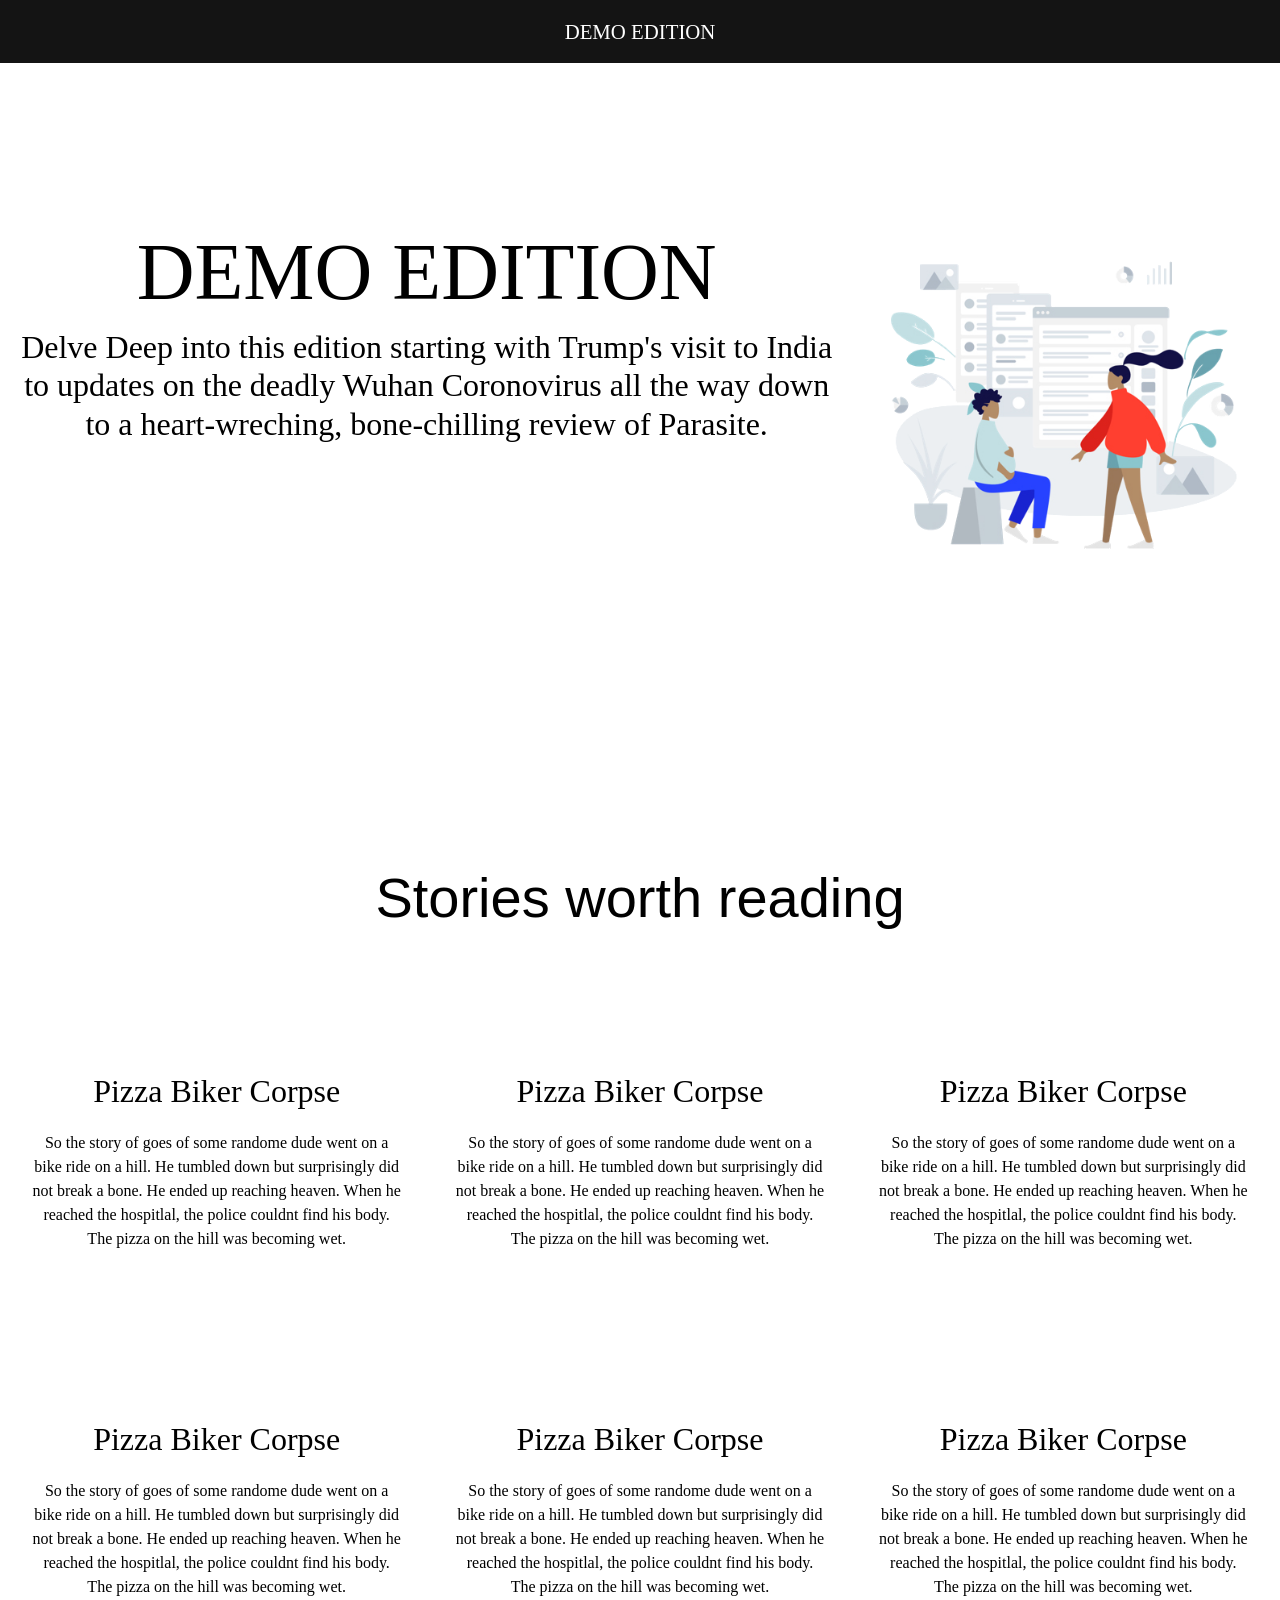
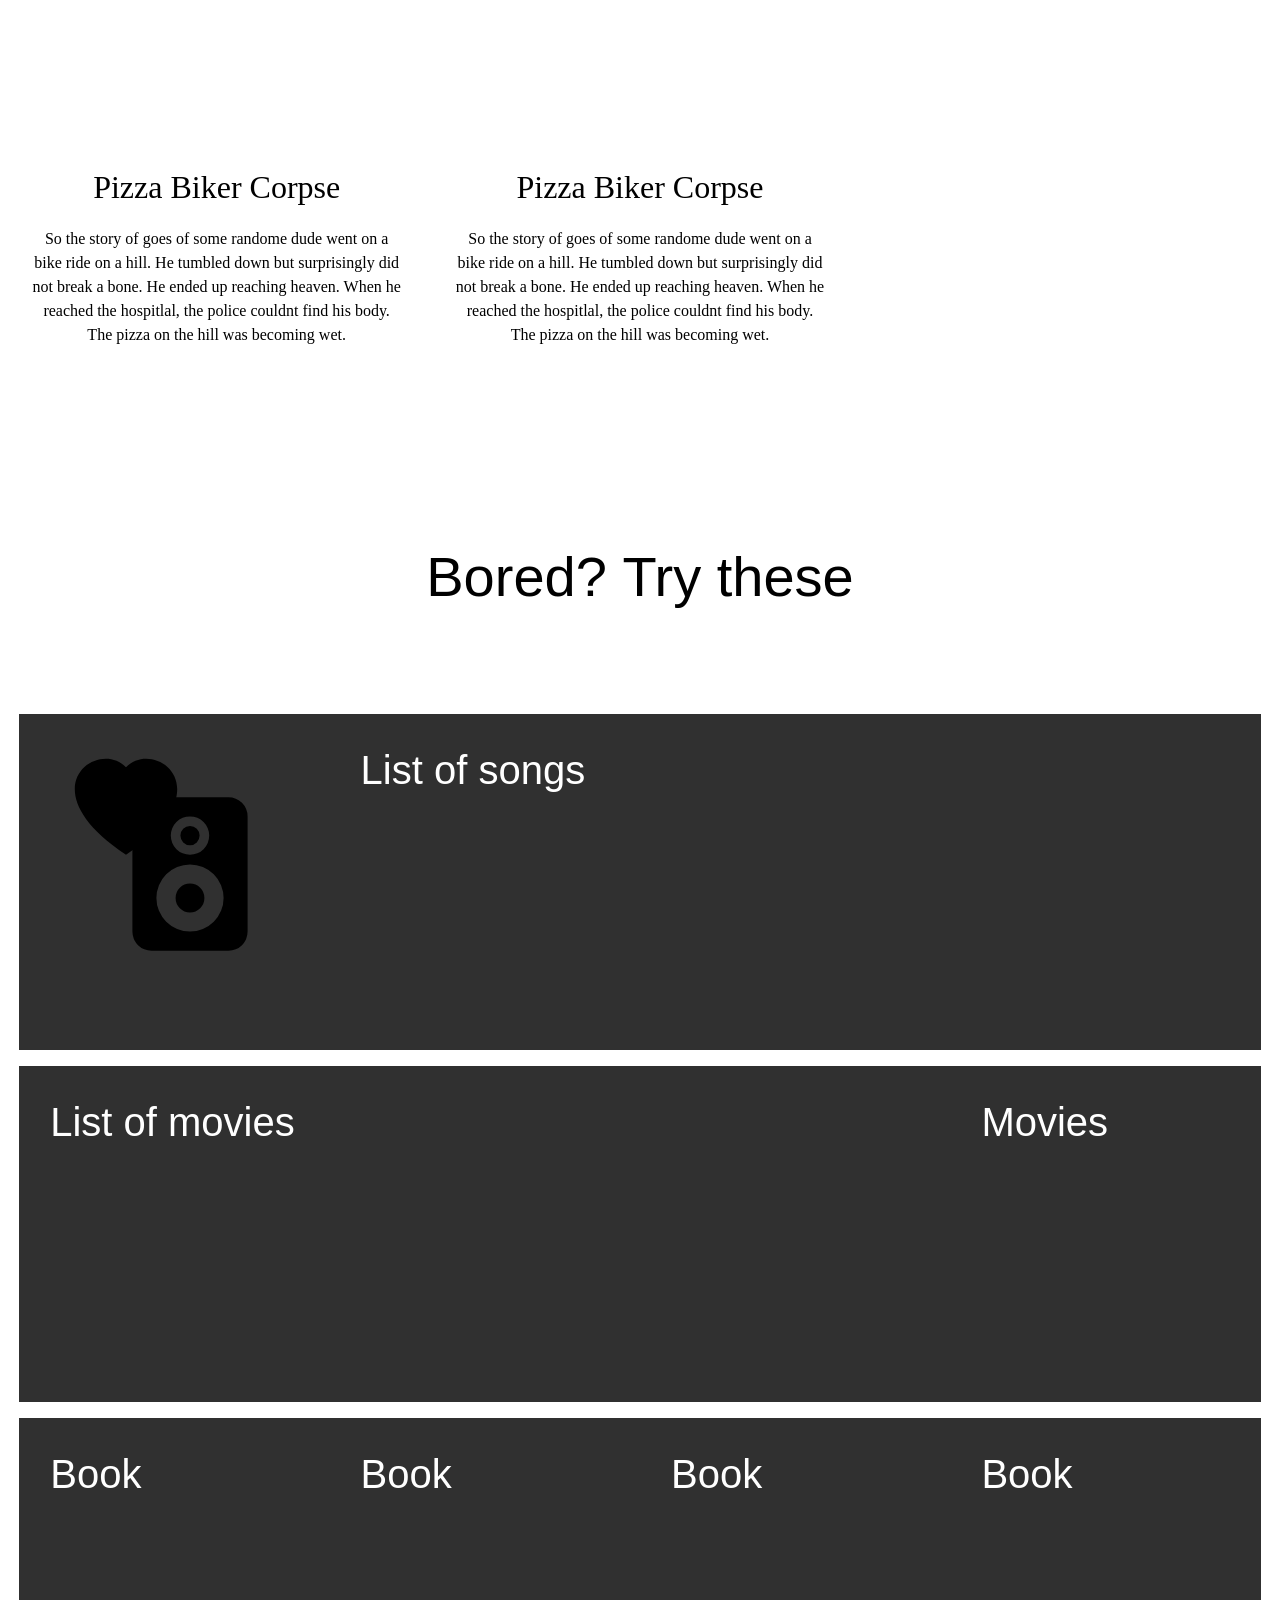
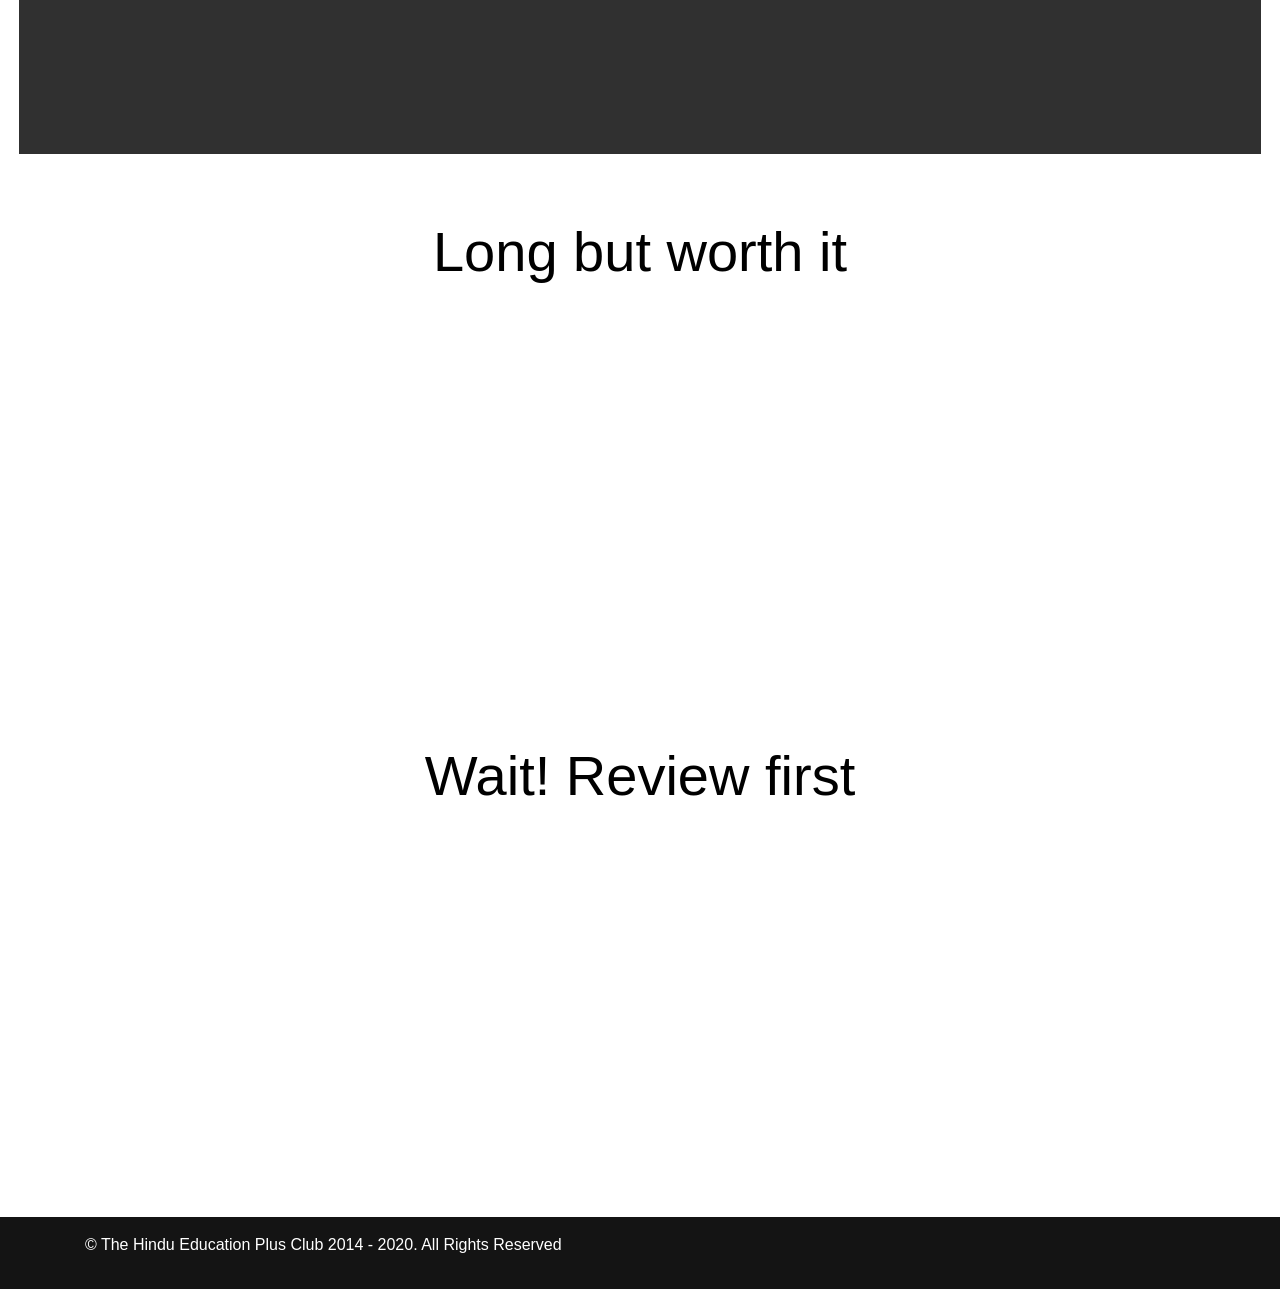
==== demoedition.html @ d79cacfc "Adding all files" ====
<!DOCTYPE html>
<html lang="en">

<head>
  <title>TWE - DE</title>
  <meta charset="utf-8">
  <meta name="viewport" content="width=device-width, initial-scale=1">
  <link rel="stylesheet" href="https://maxcdn.bootstrapcdn.com/bootstrap/4.4.1/css/bootstrap.min.css">
  <script src="https://ajax.googleapis.com/ajax/libs/jquery/3.4.1/jquery.min.js"></script>
  <script src="https://cdnjs.cloudflare.com/ajax/libs/popper.js/1.16.0/umd/popper.min.js"></script>
  <script src="https://maxcdn.bootstrapcdn.com/bootstrap/4.4.1/js/bootstrap.min.js"></script>
  <link rel="stylesheet" href="main.css">
</head>
<body class ="noshow">
<div class="navbar fixed-top navbar-expand justify-content-center bg-black">
  <ul class="navbar-nav">
    <li class="nav-item"> <a class="nav-link" href="#">DEMO EDITION</a> </li>
  </ul>
</div>
<!-- Edition Definition-->
<div class ="container-fluid container-fluid-trans bg-white mt-5">
  <div class="jumbotron jumbotron-fluid jumbo-disp">
      <div class="row">
        <div class="col-sm-8">
          <center>
          <h1 class="display-3 jumbo-text-left"><b>DEMO EDITION</b></h1>
          <p class="display-4 jumbo-text-left-subtitle justify-content-left">Delve Deep into this edition starting with Trump's visit to India to updates on the deadly Wuhan Coronovirus all the way down to a heart-wreching, bone-chilling review of Parasite.</p>
        </center>
      </div>
        <div class = "col-sm-4">
          <center><img src="humaaans.png" class="jumbo-img"></center>
      </div>
      </div> 
  </div>
</div>

<!-- NEWS -->
<div class="jumbotron jumbotron-fluid bg-white" style="margin-top:-2em;">
    <center><h1 class="display-4 jumbo-divider">Stories <b>worth</b> reading</h1></center>
</div>
<div class="container-fluid container-fluid-trans bg-white">
  <center>
  <div class = "card-columns">
    <div class ="card bg-white card-news"> 
      <p class="card-header-news"> Pizza Biker Corpse </p>
      <p class="card-text-news"> So  the story of goes of some randome dude went on a bike ride on a hill. He tumbled down but surprisingly did not break a bone. He ended up reaching heaven. When he reached the hospitlal, the police couldnt find his body. The pizza on the hill was becoming wet.</p>
    </div>
    <div class ="card bg-white card-news"> 
      <p class="card-header-news"> Pizza Biker Corpse </p>
      <p class="card-text-news"> So  the story of goes of some randome dude went on a bike ride on a hill. He tumbled down but surprisingly did not break a bone. He ended up reaching heaven. When he reached the hospitlal, the police couldnt find his body. The pizza on the hill was becoming wet.</p>
    </div>
    <div class ="card bg-white card-news"> 
      <p class="card-header-news"> Pizza Biker Corpse </p>
      <p class="card-text-news"> So  the story of goes of some randome dude went on a bike ride on a hill. He tumbled down but surprisingly did not break a bone. He ended up reaching heaven. When he reached the hospitlal, the police couldnt find his body. The pizza on the hill was becoming wet.</p>
    </div>
    <div class ="card bg-white card-news"> 
      <p class="card-header-news"> Pizza Biker Corpse </p>
      <p class="card-text-news"> So  the story of goes of some randome dude went on a bike ride on a hill. He tumbled down but surprisingly did not break a bone. He ended up reaching heaven. When he reached the hospitlal, the police couldnt find his body. The pizza on the hill was becoming wet.</p>
    </div>
    <div class ="card bg-white card-news"> 
      <p class="card-header-news"> Pizza Biker Corpse </p>
      <p class="card-text-news"> So  the story of goes of some randome dude went on a bike ride on a hill. He tumbled down but surprisingly did not break a bone. He ended up reaching heaven. When he reached the hospitlal, the police couldnt find his body. The pizza on the hill was becoming wet.</p>
    </div>
    <div class ="card bg-white card-news"> 
      <p class="card-header-news"> Pizza Biker Corpse </p>
      <p class="card-text-news"> So  the story of goes of some randome dude went on a bike ride on a hill. He tumbled down but surprisingly did not break a bone. He ended up reaching heaven. When he reached the hospitlal, the police couldnt find his body. The pizza on the hill was becoming wet.</p>
    </div>
    <div class ="card bg-white card-news"> 
      <p class="card-header-news"> Pizza Biker Corpse </p>
      <p class="card-text-news"> So  the story of goes of some randome dude went on a bike ride on a hill. He tumbled down but surprisingly did not break a bone. He ended up reaching heaven. When he reached the hospitlal, the police couldnt find his body. The pizza on the hill was becoming wet.</p>
    </div>
    <div class ="card bg-white card-news"> 
      <p class="card-header-news"> Pizza Biker Corpse </p>
      <p class="card-text-news"> So  the story of goes of some randome dude went on a bike ride on a hill. He tumbled down but surprisingly did not break a bone. He ended up reaching heaven. When he reached the hospitlal, the police couldnt find his body. The pizza on the hill was becoming wet.</p>
    </div>
  </div>
</center>
</div>

<!-- Entertainment -->
<div class ="jumbotron jumbotron-fluid bg-white">
  <center><h1 class="display-4 jumbo-divider"> Bored? <b>Try</b> these</h1></center>
</div>
<div class="container-fluid bg-grey cont-large">
  <div class="row">
    <div class="col-sm-3">
     <div class="card-deck">
       <div class="card bg-trans">
         <div> <center><img src ="icons/heart-fill.svg" style ="width:8em;height:8em; position: absolute;""><img src ="icons/speaker.svg" style ="width:12em;height:12em; vertical-align: center; margin-top: 2em; margin-left: 2em;"></center></div>
       </div>
      </div>
     </div>
    <div class="col-sm-9">
      <div class="card-deck">
        <div class="card bg-trans">
          <h1>List of songs</h1>
        </div>
      </div>
    </div>
  </div>
</div>
<div class="container-fluid bg-grey cont-large">
  <div class="row">
    <div class="col-sm-9">
     <div class="card-deck">
       <div class="card bg-trans">
         <h1>List of movies</h1>
       </div>
      </div>
     </div>
    <div class="col-sm-3">
      <div class="card-deck">
        <div class="card bg-trans">
          <h1>Movies</h1>
        </div>
      </div>
    </div>
  </div>
</div>
<div class="container-fluid bg-grey cont-large">
  <div class="row">
    <div class="col-sm-3">
     <div class="card-deck">
       <div class="card bg-trans">
         <h1>Book</h1>
       </div>
      </div>
     </div>
    <div class="col-sm-3">
      <div class="card-deck">
        <div class="card bg-trans">
          <h1>Book</h1>
        </div>
      </div>
    </div>
    <div class="col-sm-3">
      <div class="card-deck">
        <div class="card bg-trans">
          <h1>Book</h1>
        </div>
      </div>
    </div>
    <div class="col-sm-3">
      <div class="card-deck">
        <div class="card bg-trans">
          <h1>Book</h1>
        </div>
      </div>
    </div>
  </div>
</div>
<br>
</div>
<!-- Editorial -->
<div class ="jumbotron jumbotron-fluid bg-white" style="margin-top: -1.5em;">
  <center><h1 class="display-4  jumbo-divider"> <b>Long</b> but worth it</h1></center>
</div>
  <br>
  <br>
  <br>
  <br>
  <br>
  <br>
  <br>
  <br>
  <br>
  <br>
  <br>
  <br>

<!--  Review -->
<div class ="jumbotron jumbotron-fluid bg-white">
  <center><h1 class="display-4 jumbo-divider"> Wait! <b>Review</b> first</h1></center>
</div>
  <br>
  <br>
  <br>
  <br>
  <br>
  <br>
  <br>
  <br>
  <br>
  <br>
  <br>
  <br>
</div>
</center>

<!-- Cwhiteits 
<div class ="jumbotron-fluid bg-white">
  <center><h1 class="display-4 jumbo-divider"> The <b>people</b> behind this edition</h1></center>
  <br>
  <div class="row" style="padding-left:1em;">
    <div class="col-sm-4">
      <h1 class="jumbo-divider"> Writers </h1>
      <ul style="list-style-type: none;">
        <li> Name - Article Title</li>
        <li> Name - News</li>
        <li> Name - Hottest Songs </li>
        <li> Name - Movies</li>
        <li> Name - Book</li>
      </ul>
    </div>
    <div class="col-sm-4">
      <h1 class="jumbo-divider"> Designers/Compilers </h1>
      <ul style="list-style-type: none;">
        <li> Name - Website Design</li>
        <li> Name - </li>
        <li> Name </li>
        <li> Name </li>
        <li> Name </li>
      </ul>
    </div>
    <div class="col-sm-4">
      <h1 class="jumbo-divider"> Editors </h1>
      <ul style="list-style-type: none;">
        <li> Name - Editor In Chief</li>
        <li> Name - </li>
        <li> Name </li>
      </ul>
    </div>
  </div>
</div>
-->
<!-- Footer -->
<div class ="footer bg-black">
  <div class="container">
    <p> &copy; The Hindu Education Plus Club 2014 - 2020. All Rights Reserved </p>
  </div>
</div>


</body>
</html>
---- main.css ----
/* Containers */
.containter-fluid-trans,
.jumbotron{
	background: transparent;
}

.noshow {

}
.cont-large {
	width: 97%;
	margin-top:1em;
}


/* Buttons */
.btn {
	background: rgb(186,33,187);
	background: linear-gradient(139deg, rgba(186,33,187,1) 0%, rgba(32,55,215,1) 100%);
	color: #fff;
	padding: 1em 2em 1em 2em;
	font-family: HelveticaNeue-CondensedBold;
	border: none;
}
.btn:hover {
	background: rgb(186,33,187);
	background: linear-gradient(139deg, rgba(186,33,187,1) 0%, rgba(32,55,215,1) 100%);
	animation-name: bounce;
	animation-duration: 0.2s;
	animation-iteration-count: 2;
	animation-delay: 0.05s;
}

/* Navbar */
.nav-item {
	font-family: HelveticaNeue-CondensedBlack;
	font-size: 1.3em;
}
.navbar {
	border: none;
}
.edition-primary{
	font-size: 10em;
}
.nav-link{
	color: #fff;
}
.nav-link:hover {
	color:#1c1c1c;
	animation-name: bounce;
	animation-duration: 0.1s;
	animation-iteration-count: 2;
	animation-delay: 0.05s;
}
/* Jumbotron */
.jumbo-text-left {
	align-content: center;
	font-family: HelveticaNeue-CondensedBold;
	font-size: 5em;
}
.jumbo-text-left-subtitle {
	align-content: center;
	font-family: HelveticaNeue-CondensedBold;
	font-size: 2em;
}
.jumbo-img {
	width:95%;
}
.jumbo-disp {
	height: 40em;
	margin-top: 10em;
}
/* Background-colors */
.bg-dark {
	background-color: #222f3e!important;
}
.bg-light{
	background-color:#ebebeb!important;
}
.bg-grey{
	background-color: #303030;
	/*background: rgb(255,255,255);
	background: radial-gradient(circle, rgba(255,255,255,1) 0%, rgba(247,247,247,1) 100%);*/
	color:#fff;
}
.bg-blue {
	background: rgb(34,90,195);
	background: linear-gradient(137deg, rgba(34,90,195,1) 0%, rgba(45,253,221,1) 100%);
	color: #fff;
	background-attachment: fixed;
  	background-position: center;
  	background-repeat: no-repeat;
  	background-size: cover;
}
.bg-red {
	background: rgb(187,14,115);
	background: linear-gradient(137deg, rgba(187,14,115,1) 0%, rgba(253,29,29,1) 50%, rgba(250,112,38,1) 100%);
	color: #fff;
}
.bg-green {
	background: rgb(34,230,55);
	background: linear-gradient(137deg, rgba(34,230,55,1) 0%, rgba(5,139,184,1) 100%);
	color: #fff;
}
.bg-purple {
	background: rgb(186,33,187);
	background: linear-gradient(139deg, rgba(186,33,187,1) 0%, rgba(32,55,215,1) 100%);
	color: #fff;
}
.bg-white {
	color: #000;
}
.bg-black {
	background-color: #141414;
	/*background: rgb(24,24,24);
	background: radial-gradient(rgba(24,24,24,1) 0%, rgba(0,0,0,1) 100%);*/
	color:#fff;
}
.bg-trans {
	background-color: transparent;
}
.bg-dark-grey {
	color: #fff;
	background-color: #1c1c1c;
}
/* Cards */
.card {
	border: none;
	min-height: 20em;
	height: auto;
	margin-top: 1em;
	padding: 1em;
}
.card-cont {
	margin: 3em;
}
.card-header {
	font-family: HelveticaNeue-CondensedBold;
	font-size: 3em;
	background: none;
	border: none;
	margin-top: -0.8em;
}
.card-text {
	font-family: HelveticaNeue-light;
	font-size: 2em;
	margin-top: 1em;
}
.card-img {
	max-width: 70%;
	height: auto;
}
.card-news {
	height: auto;
	min-height: 20em;
}
.card-text-news {
	font-family: HelveticaNeue-light;
	font-size: 1em;
}
.card-header-news {
	font-family: HelveticaNeue-CondensedBold;
	font-size: 2em;
	background: none;
	border: none;
}
/* footer */
.footer {
	margin-bottom: -1em;
	margin-top: 1em;
	padding: 1em;
	vertical-align: center;
}
.mobile-link {
	pointer-events: none;
	height: auto;
	color: #fff;
}

/* Animations */
@keyframes bounce {
	from {color: #fff; transform: rotate(2deg);}
	to {color: #000; transform: rotate(-2deg);}
}
/* Responsive */
@media screen and (max-width: 800px){
	.body {
		color: red;
	}
	.edition-primary {
		font-size: 4em;
	}
	.jumbo-divider {
		font-size: 2em!important;
	}
	.jumbo-disp {
		margin-top: 6em;
	}
	.navbar {
		padding: 1em;
	}
	.jumbo-text-left{
		font-size: 3.7em;
		color: red;
	}
	.jumbo-text-left-subtitle{
		font-size: 1.7em;
	}
	.card-img{
		display: none;
	}
	.card-text,
	.card-header {
		font-size: 2em;
	}
	.mobile-link{
		pointer-events: all;
	}
	.mobile-link:hover{
		text-decoration: none;
		color: #fff;
		animation-name: bounce;
		animation-duration: 0.1s;
		animation-iteration-count: 2;
		animation-delay: 0.05s;
	}
	.card-btn {
		display: none;
	}

}
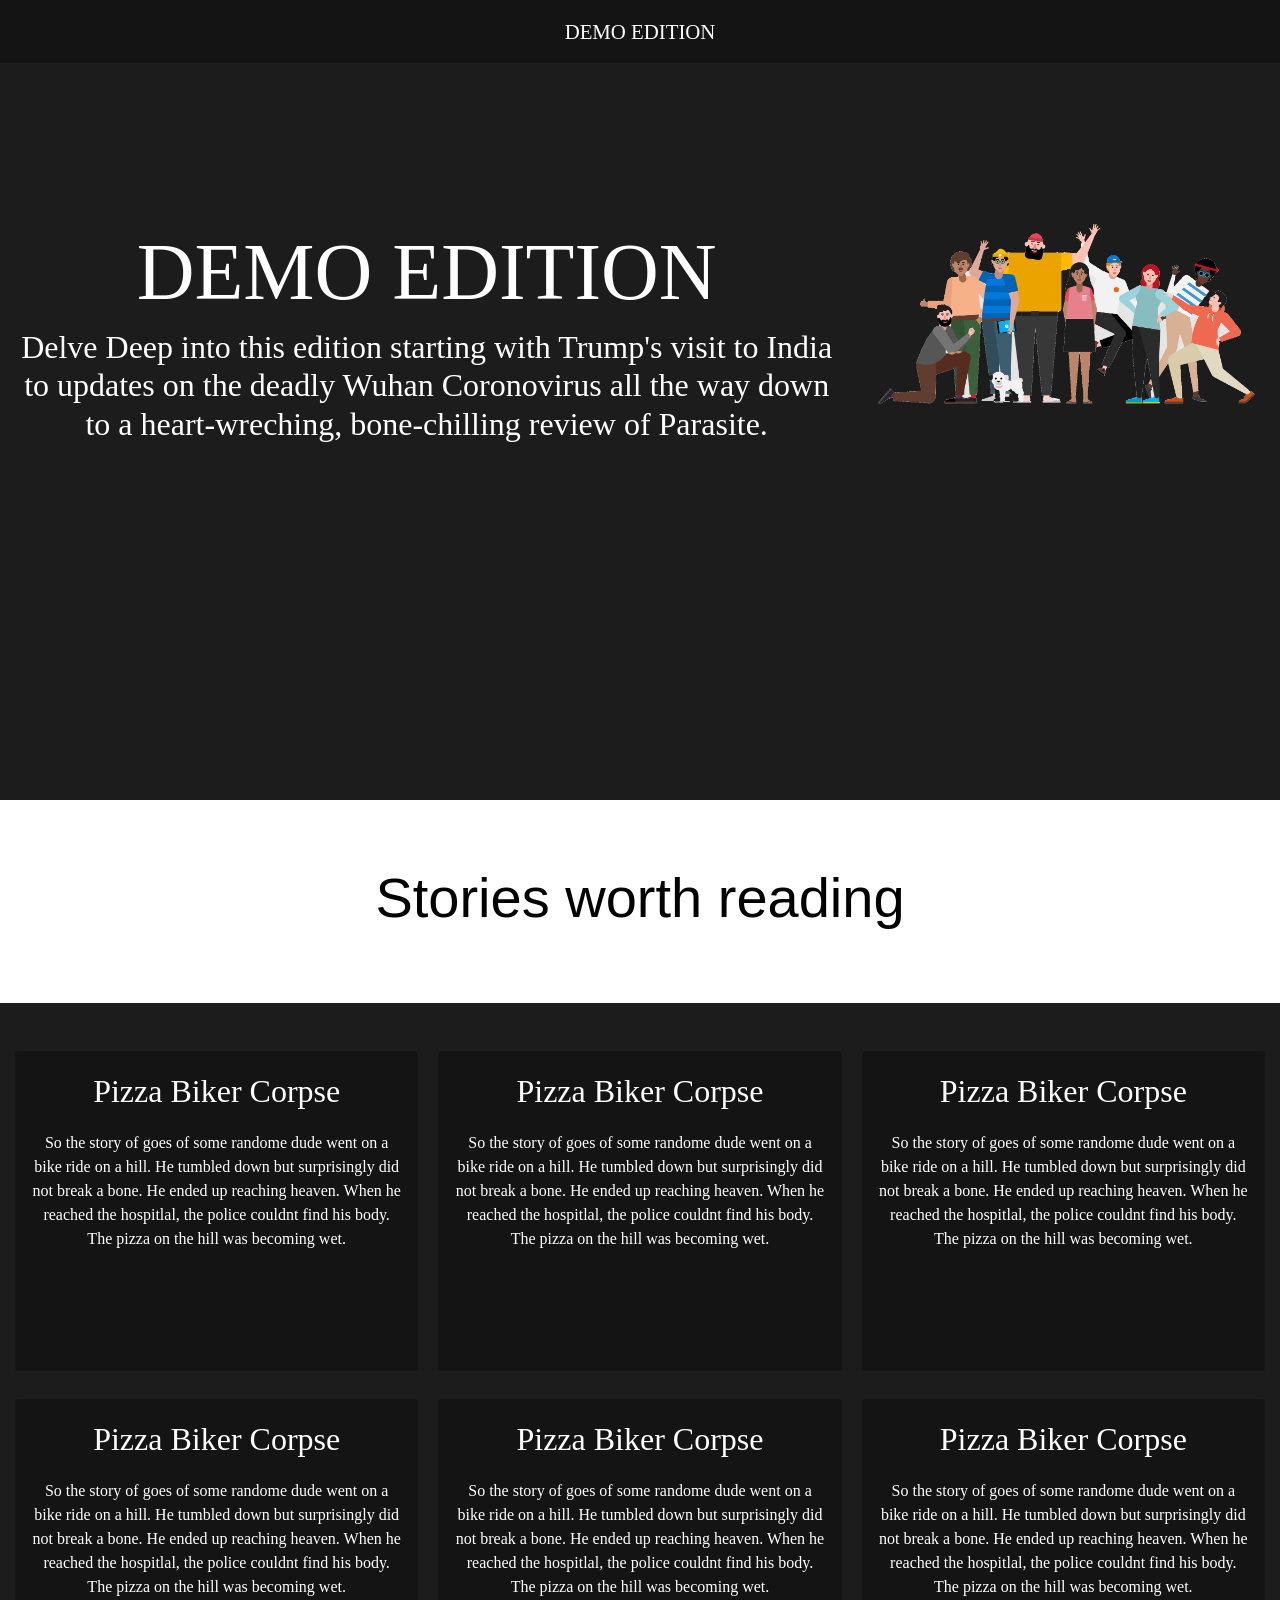
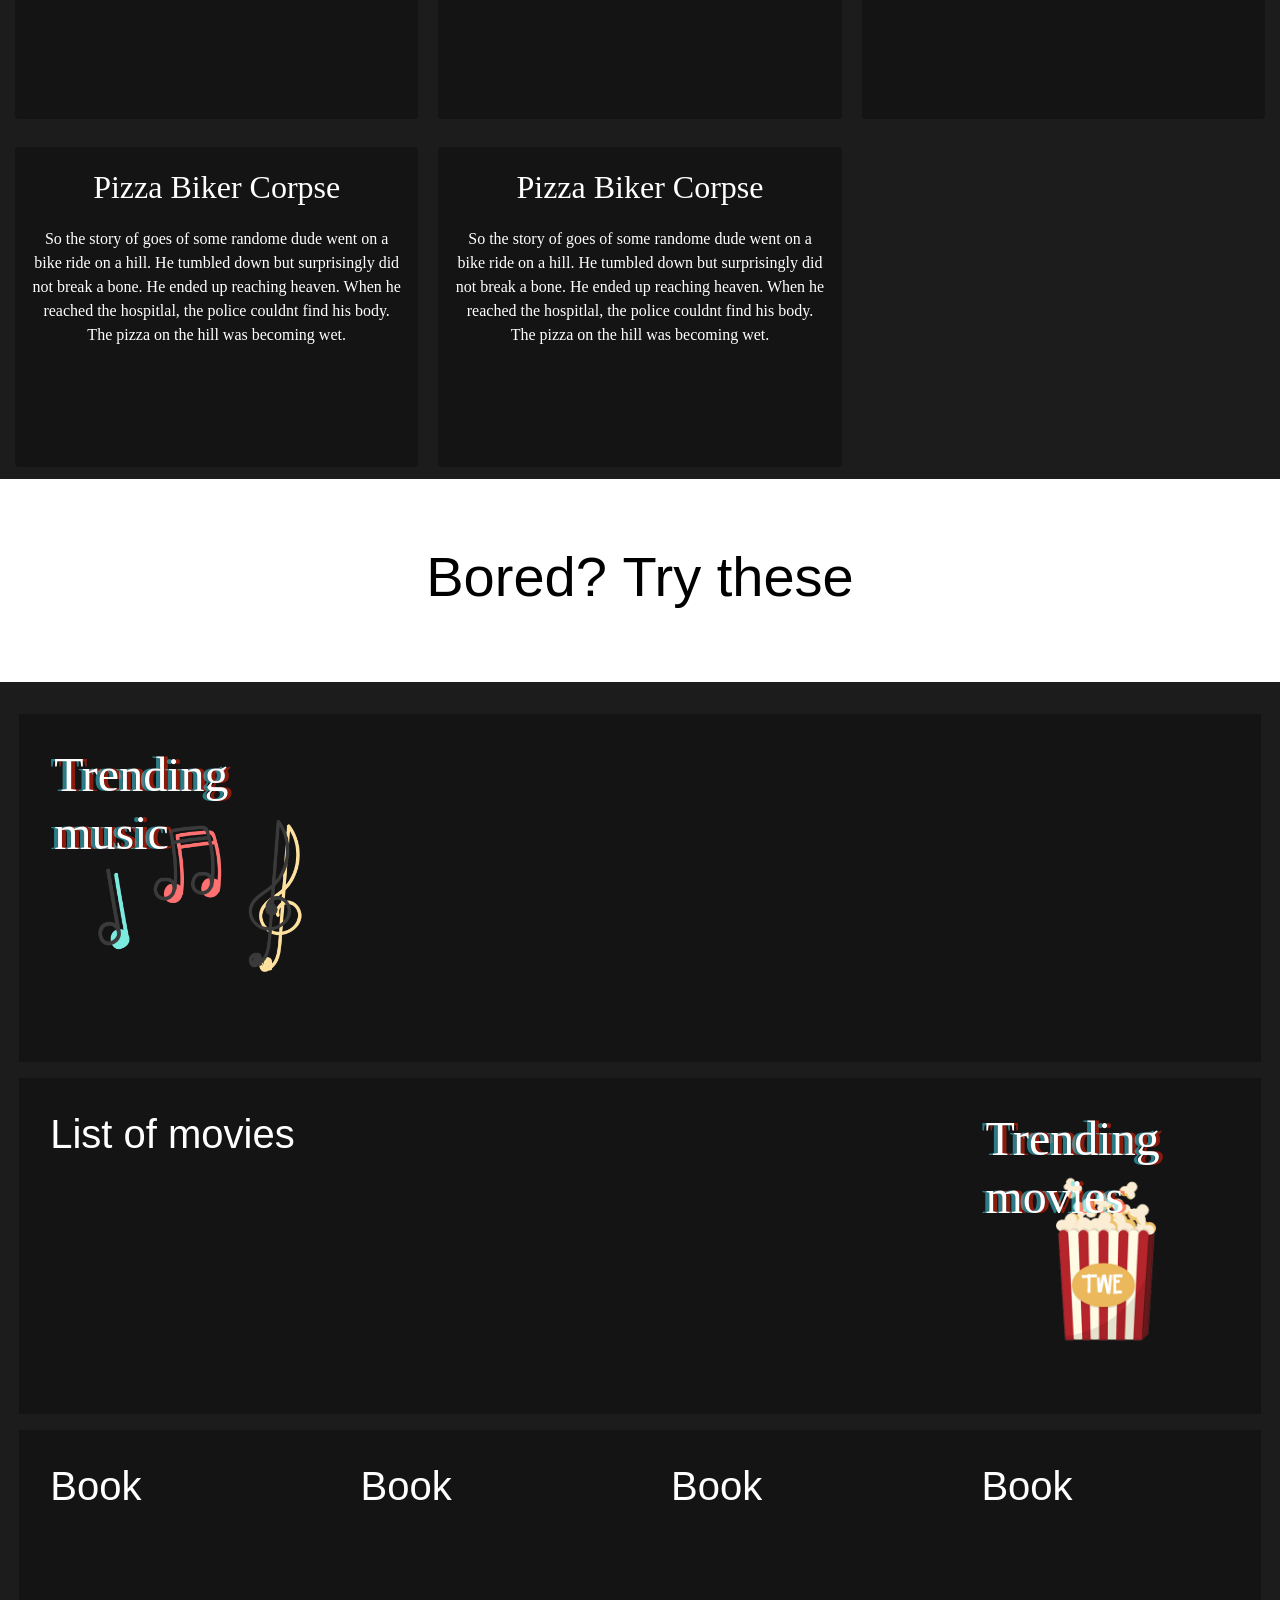
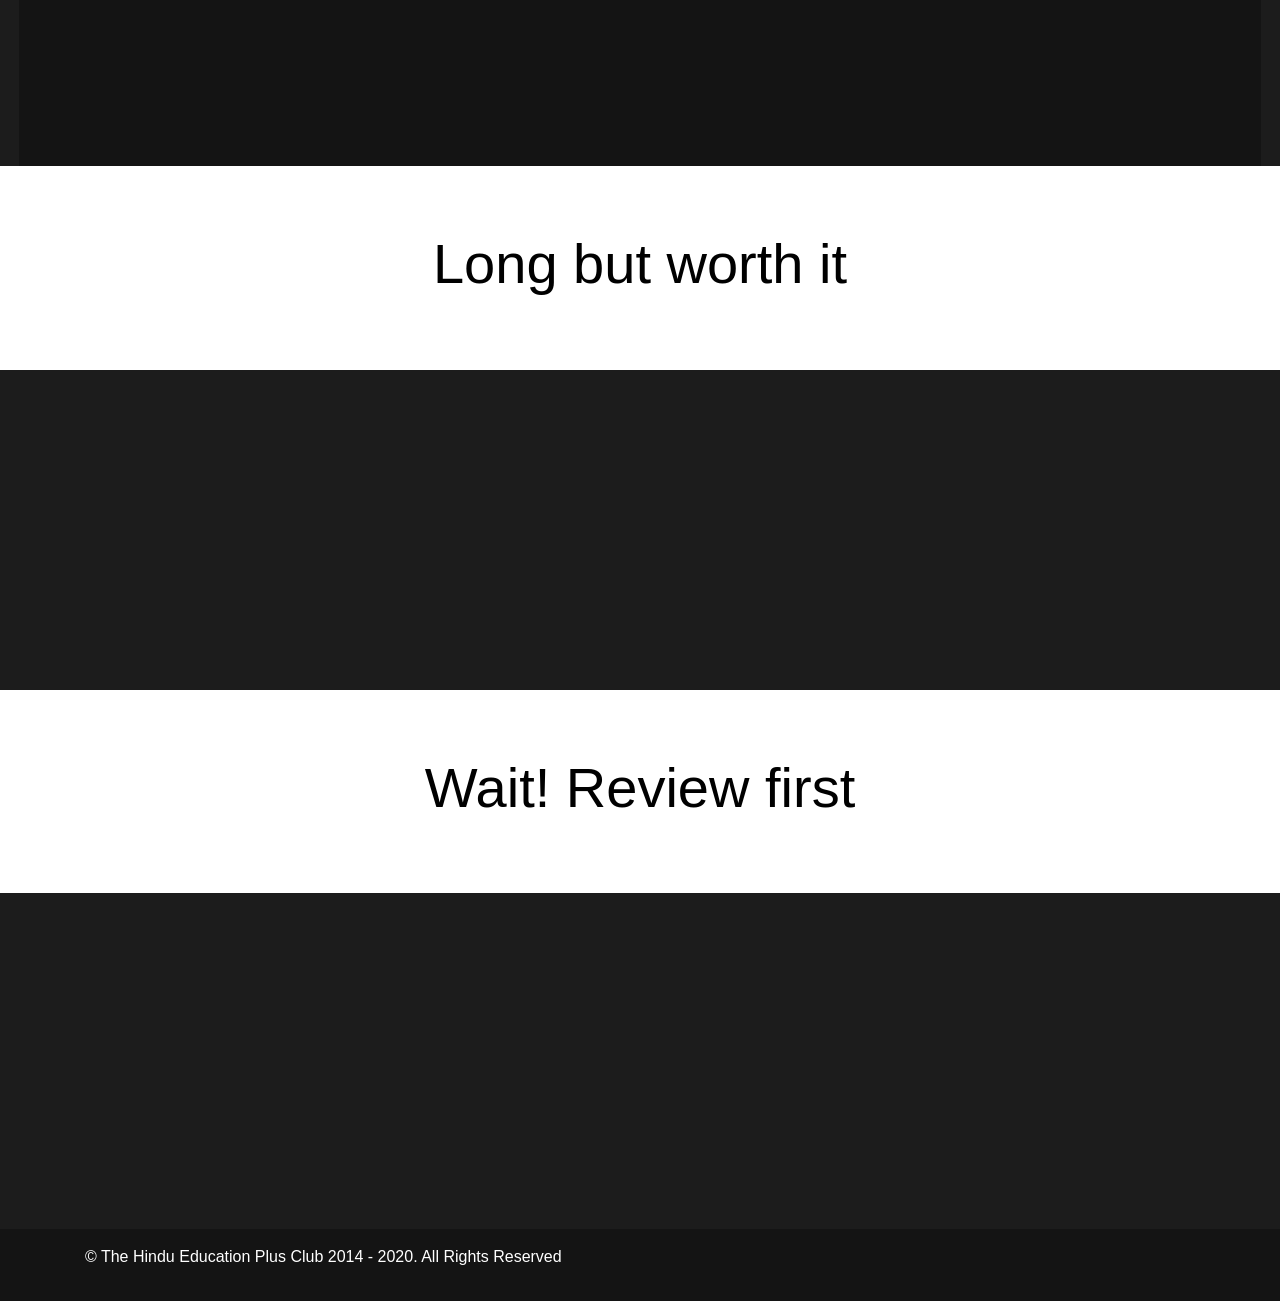
==== commit 4bcdeb9c: "changes" ====
--- a/demoedition.html
+++ b/demoedition.html
@@ -11,14 +11,14 @@
   <script src="https://maxcdn.bootstrapcdn.com/bootstrap/4.4.1/js/bootstrap.min.js"></script>
   <link rel="stylesheet" href="main.css">
 </head>
-<body class ="noshow">
+<body class ="noshow bg-dark-grey">
 <div class="navbar fixed-top navbar-expand justify-content-center bg-black">
   <ul class="navbar-nav">
     <li class="nav-item"> <a class="nav-link" href="#">DEMO EDITION</a> </li>
   </ul>
 </div>
 <!-- Edition Definition-->
-<div class ="container-fluid container-fluid-trans bg-white mt-5">
+<div class ="container-fluid container-fluid-trans bg-trans mt-5">
   <div class="jumbotron jumbotron-fluid jumbo-disp">
       <div class="row">
         <div class="col-sm-8">
@@ -28,7 +28,7 @@
         </center>
       </div>
         <div class = "col-sm-4">
-          <center><img src="humaaans.png" class="jumbo-img"></center>
+          <center><img src="people.png" class="jumbo-img"></center>
       </div>
       </div> 
   </div>
@@ -38,38 +38,38 @@
 <div class="jumbotron jumbotron-fluid bg-white" style="margin-top:-2em;">
     <center><h1 class="display-4 jumbo-divider">Stories <b>worth</b> reading</h1></center>
 </div>
-<div class="container-fluid container-fluid-trans bg-white">
+<div class="container-fluid container-fluid-trans bg-trans">
   <center>
   <div class = "card-columns">
-    <div class ="card bg-white card-news"> 
-      <p class="card-header-news"> Pizza Biker Corpse </p>
-      <p class="card-text-news"> So  the story of goes of some randome dude went on a bike ride on a hill. He tumbled down but surprisingly did not break a bone. He ended up reaching heaven. When he reached the hospitlal, the police couldnt find his body. The pizza on the hill was becoming wet.</p>
-    </div>
-    <div class ="card bg-white card-news"> 
-      <p class="card-header-news"> Pizza Biker Corpse </p>
-      <p class="card-text-news"> So  the story of goes of some randome dude went on a bike ride on a hill. He tumbled down but surprisingly did not break a bone. He ended up reaching heaven. When he reached the hospitlal, the police couldnt find his body. The pizza on the hill was becoming wet.</p>
-    </div>
-    <div class ="card bg-white card-news"> 
-      <p class="card-header-news"> Pizza Biker Corpse </p>
-      <p class="card-text-news"> So  the story of goes of some randome dude went on a bike ride on a hill. He tumbled down but surprisingly did not break a bone. He ended up reaching heaven. When he reached the hospitlal, the police couldnt find his body. The pizza on the hill was becoming wet.</p>
-    </div>
-    <div class ="card bg-white card-news"> 
-      <p class="card-header-news"> Pizza Biker Corpse </p>
-      <p class="card-text-news"> So  the story of goes of some randome dude went on a bike ride on a hill. He tumbled down but surprisingly did not break a bone. He ended up reaching heaven. When he reached the hospitlal, the police couldnt find his body. The pizza on the hill was becoming wet.</p>
-    </div>
-    <div class ="card bg-white card-news"> 
-      <p class="card-header-news"> Pizza Biker Corpse </p>
-      <p class="card-text-news"> So  the story of goes of some randome dude went on a bike ride on a hill. He tumbled down but surprisingly did not break a bone. He ended up reaching heaven. When he reached the hospitlal, the police couldnt find his body. The pizza on the hill was becoming wet.</p>
-    </div>
-    <div class ="card bg-white card-news"> 
-      <p class="card-header-news"> Pizza Biker Corpse </p>
-      <p class="card-text-news"> So  the story of goes of some randome dude went on a bike ride on a hill. He tumbled down but surprisingly did not break a bone. He ended up reaching heaven. When he reached the hospitlal, the police couldnt find his body. The pizza on the hill was becoming wet.</p>
-    </div>
-    <div class ="card bg-white card-news"> 
-      <p class="card-header-news"> Pizza Biker Corpse </p>
-      <p class="card-text-news"> So  the story of goes of some randome dude went on a bike ride on a hill. He tumbled down but surprisingly did not break a bone. He ended up reaching heaven. When he reached the hospitlal, the police couldnt find his body. The pizza on the hill was becoming wet.</p>
-    </div>
-    <div class ="card bg-white card-news"> 
+    <div class ="card bg-black card-news"> 
+      <p class="card-header-news"> Pizza Biker Corpse </p>
+      <p class="card-text-news"> So  the story of goes of some randome dude went on a bike ride on a hill. He tumbled down but surprisingly did not break a bone. He ended up reaching heaven. When he reached the hospitlal, the police couldnt find his body. The pizza on the hill was becoming wet.</p>
+    </div>
+    <div class ="card bg-black card-news"> 
+      <p class="card-header-news"> Pizza Biker Corpse </p>
+      <p class="card-text-news"> So  the story of goes of some randome dude went on a bike ride on a hill. He tumbled down but surprisingly did not break a bone. He ended up reaching heaven. When he reached the hospitlal, the police couldnt find his body. The pizza on the hill was becoming wet.</p>
+    </div>
+    <div class ="card bg-black card-news"> 
+      <p class="card-header-news"> Pizza Biker Corpse </p>
+      <p class="card-text-news"> So  the story of goes of some randome dude went on a bike ride on a hill. He tumbled down but surprisingly did not break a bone. He ended up reaching heaven. When he reached the hospitlal, the police couldnt find his body. The pizza on the hill was becoming wet.</p>
+    </div>
+    <div class ="card bg-black card-news"> 
+      <p class="card-header-news"> Pizza Biker Corpse </p>
+      <p class="card-text-news"> So  the story of goes of some randome dude went on a bike ride on a hill. He tumbled down but surprisingly did not break a bone. He ended up reaching heaven. When he reached the hospitlal, the police couldnt find his body. The pizza on the hill was becoming wet.</p>
+    </div>
+    <div class ="card bg-black card-news"> 
+      <p class="card-header-news"> Pizza Biker Corpse </p>
+      <p class="card-text-news"> So  the story of goes of some randome dude went on a bike ride on a hill. He tumbled down but surprisingly did not break a bone. He ended up reaching heaven. When he reached the hospitlal, the police couldnt find his body. The pizza on the hill was becoming wet.</p>
+    </div>
+    <div class ="card bg-black card-news"> 
+      <p class="card-header-news"> Pizza Biker Corpse </p>
+      <p class="card-text-news"> So  the story of goes of some randome dude went on a bike ride on a hill. He tumbled down but surprisingly did not break a bone. He ended up reaching heaven. When he reached the hospitlal, the police couldnt find his body. The pizza on the hill was becoming wet.</p>
+    </div>
+    <div class ="card bg-black card-news"> 
+      <p class="card-header-news"> Pizza Biker Corpse </p>
+      <p class="card-text-news"> So  the story of goes of some randome dude went on a bike ride on a hill. He tumbled down but surprisingly did not break a bone. He ended up reaching heaven. When he reached the hospitlal, the police couldnt find his body. The pizza on the hill was becoming wet.</p>
+    </div>
+    <div class ="card bg-black card-news"> 
       <p class="card-header-news"> Pizza Biker Corpse </p>
       <p class="card-text-news"> So  the story of goes of some randome dude went on a bike ride on a hill. He tumbled down but surprisingly did not break a bone. He ended up reaching heaven. When he reached the hospitlal, the police couldnt find his body. The pizza on the hill was becoming wet.</p>
     </div>
@@ -81,25 +81,27 @@
 <div class ="jumbotron jumbotron-fluid bg-white">
   <center><h1 class="display-4 jumbo-divider"> Bored? <b>Try</b> these</h1></center>
 </div>
-<div class="container-fluid bg-grey cont-large">
+<div class="container-fluid bg-black cont-large">
   <div class="row">
     <div class="col-sm-3">
      <div class="card-deck">
-       <div class="card bg-trans">
-         <div> <center><img src ="icons/heart-fill.svg" style ="width:8em;height:8em; position: absolute;""><img src ="icons/speaker.svg" style ="width:12em;height:12em; vertical-align: center; margin-top: 2em; margin-left: 2em;"></center></div>
-       </div>
+        <div class="card bg-trans">
+          <h1 class="trend-center">Trending music</h1>
+          <h1 class="trend-right">Trending music</h1>
+          <h1 class="trend-left">Trending music</h1>
+          <div class="card-img"><img src="TWE_music.png" width="300px"></div>
+        </div>
       </div>
      </div>
     <div class="col-sm-9">
       <div class="card-deck">
         <div class="card bg-trans">
-          <h1>List of songs</h1>
-        </div>
-      </div>
-    </div>
-  </div>
-</div>
-<div class="container-fluid bg-grey cont-large">
+        </div>
+      </div>
+    </div>
+  </div>
+</div>
+<div class="container-fluid bg-black cont-large">
   <div class="row">
     <div class="col-sm-9">
      <div class="card-deck">
@@ -111,13 +113,16 @@
     <div class="col-sm-3">
       <div class="card-deck">
         <div class="card bg-trans">
-          <h1>Movies</h1>
-        </div>
-      </div>
-    </div>
-  </div>
-</div>
-<div class="container-fluid bg-grey cont-large">
+          <h1 class="trend-center">Trending movies</h1>
+          <h1 class="trend-right">Trending movies</h1>
+          <h1 class="trend-left">Trending movies</h1><br>
+          <div class="card-img"><img src="TWE_movie.png" width="250px"></div>
+        </div>
+      </div>
+    </div>
+  </div>
+</div>
+<div class="container-fluid bg-black cont-large">
   <div class="row">
     <div class="col-sm-3">
      <div class="card-deck">
--- a/main.css
+++ b/main.css
@@ -176,7 +176,31 @@
 	height: auto;
 	color: #fff;
 }
-
+/* Trending */
+.trend-left {
+	color: #42e0f5;
+	opacity: 0.5;
+	position: absolute;
+	font-family: HelveticaNeue-CondensedBold;
+	font-size: 3em;
+}
+.trend-right {
+	padding-left: 8px;
+	color: #ff2003;
+	opacity: 0.5;
+	position: absolute;
+	font-family: HelveticaNeue-CondensedBold;
+	font-size: 3em;
+}
+.trend-center{
+	color: #fff;
+	padding-left: 4px;
+	position: absolute;
+	font-family: HelveticaNeue-CondensedBold;
+	font-size: 3em;
+	opacity: 1;
+	z-index: 1;
+}
 /* Animations */
 @keyframes bounce {
 	from {color: #fff; transform: rotate(2deg);}
